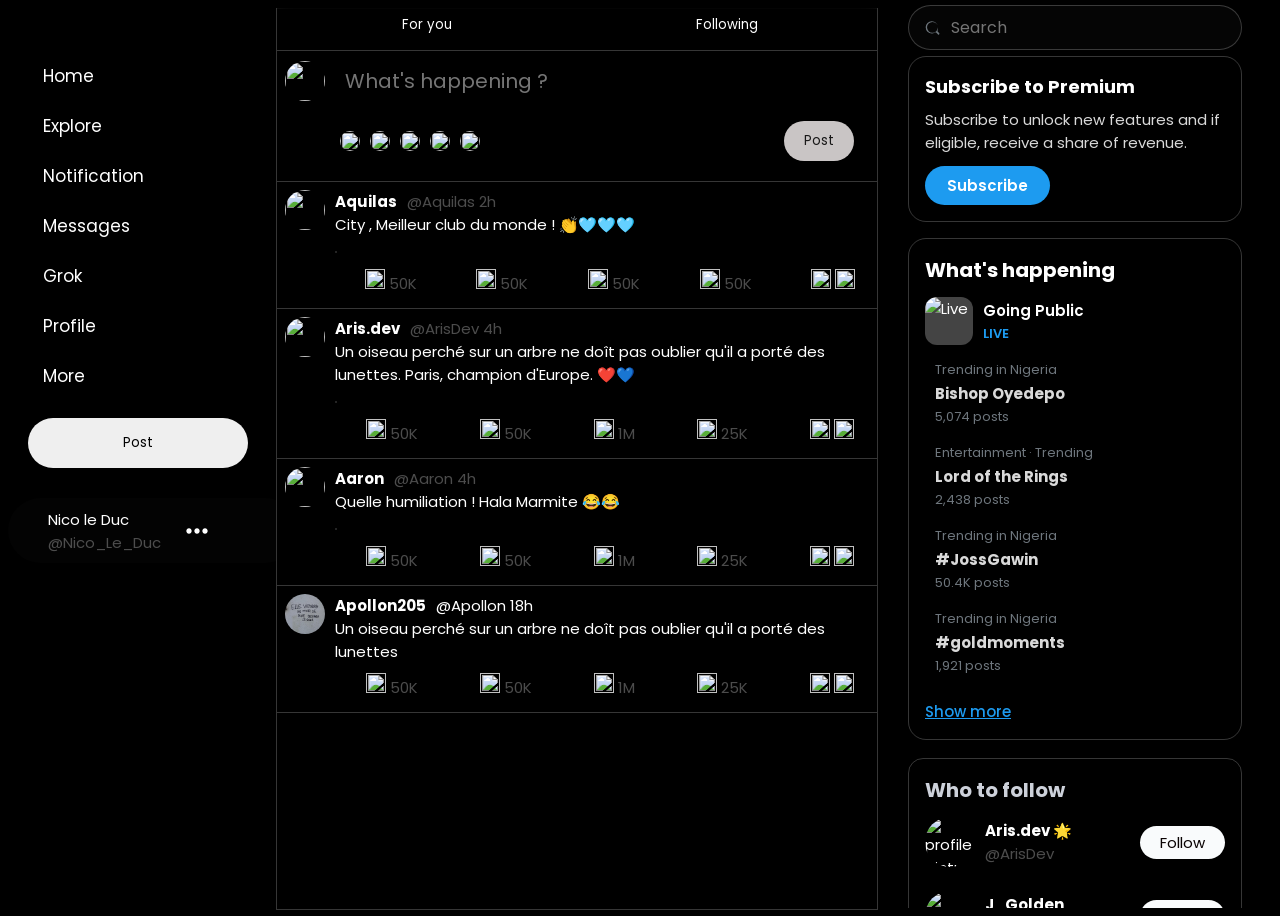
==== index.html @ 3b724d4c "final1" ====
<!DOCTYPE html>
<html lang="en">
  <head>
    <meta charset="UTF-8" />
    <meta name="viewport" content="width=device-width, initial-scale=1.0" />
    <title>Home / X</title>
    <link rel="stylesheet" href="aqui.css" />
    <link rel="stylesheet" href="nico.css" />
    <link rel="stylesheet" href="aris.css" />
    <link rel="stylesheet" href="golden.css" />
    <link rel="stylesheet" href="style.css" />
    <link rel="shortcut icon" href="./assets/favicon.jpg" type="image/x-icon" />
  </head>
  <body>
    <div class="container">
      <div class="Nico">
        <nav>
          <a href="#" class="logo"><img src="./icons/x.png" alt="" /></a>
          <ul>
            <li>
              <a href="#"
                ><img src="./icons/home.png" alt="" />
                <p>Home</p></a
              >
            </li>
            <li>
              <a href="#"
                ><img src="./icons/search.png" alt="" />
                <p>Explore</p></a
              >
            </li>
            <li>
              <a href="#"
                ><img src="./icons/notif1.png" alt="" />
                <p>Notification</p></a
              >
            </li>
            <li>
              <a href="#"
                ><img src="./icons/message1.png" alt="" />
                <p>Messages</p></a
              >
            </li>
            <li>
              <a href="#"
                ><img src="./icons/grok.png" alt="" />
                <p>Grok</p></a
              >
            </li>

            <li>
              <a href="#"
                ><img src="./icons/profile.png" alt="" />
                <p>Profile</p></a
              >
            </li>
            <li>
              <a href="#"
                ><img src="./icons/more.png" alt="" />
                <p>More</p></a
              >
            </li>
          </ul>
          <a href="#" class="btns"><button>Post</button></a>
          <div class="profile">
            <img src="./icons/photo.jpg" alt="" />
            <div class="pname">
              <p>Nico le Duc <img src="./assets/certified.png" alt="" /></p>
              <span>@Nico_Le_Duc</span>
            </div>

            <svg
              xmlns="http://www.w3.org/2000/svg"
              width="32"
              height="32"
              viewBox="0 0 24 24"
            >
              <!-- Icon from Google Material Icons by Material Design Authors - https://github.com/material-icons/material-icons/blob/master/LICENSE -->
              <path
                fill="currentColor"
                d="M6 10c-1.1 0-2 .9-2 2s.9 2 2 2s2-.9 2-2s-.9-2-2-2m12 0c-1.1 0-2 .9-2 2s.9 2 2 2s2-.9 2-2s-.9-2-2-2m-6 0c-1.1 0-2 .9-2 2s.9 2 2 2s2-.9 2-2s-.9-2-2-2"
              />
            </svg>
          </div>
        </nav>
      </div>
      <div class="Aqui">
        <div class="btn">
          <button>For you</button>
          <button>Following</button>
        </div>
        <div class="pub">
          <img src="./icons/photo.jpg" alt="" />
          <div class="pub3">
            <div class="pub1">
              <input type="text" placeholder="What's happening ?" />
            </div>
            <div class="pub2">
              <div>
                <img src="./assets/img.png" alt="" />
                <img src="./assets/gif.png" alt="" />
                <img src="./assets/smile.png" alt="" />
                <img src="./assets/schedule.png" alt="" />
                <img src="./assets/map.png" alt="" />
              </div>
              <button>Post</button>
            </div>
          </div>
        </div>
        <div class="tweet">
          <div class="tweet1">
            <img class="profileA" src="./1.png" alt="" />
            <div class="tweet11">
              <div class="tweet111">
                <strong>Aquilas</strong>
                <span>@Aquilas 2h</span>
              </div>
              <div class="tweet1111">City , Meilleur club du monde ! 👏🩵🩵🩵</div>
              <div>
                <img class="post" src="./assets/city.jpg" alt="" />
              </div>
              <div class="actions">
                <div>
                  <img src="./assets/comment.png" alt="" />
                  <span>50K</span>
                </div>
                <div>
                  <img src="./assets/retweet.png" alt="" />
                  <span>50K</span>
                </div>
                <div>
                  <img src="./assets/like.png" alt="" />
                  <span>50K</span>
                </div>
                <div>
                  <img src="./assets/poll.png" alt="" />
                  <span>50K</span>
                </div>
                <div>
                  <img src="./assets/share.png" alt="" />
                  <img src="./assets/bookmark.png" alt="" />
                </div>
              </div>
            </div>
          </div>
        </div>
        <div class="tweet">
          <div class="tweet1">
            <img class="profileA" src="./assets/aris.jpeg" alt="" />
            <div class="tweet11">
              <div class="tweet111">
                <strong>Aris.dev</strong>
                <span>@ArisDev 4h</span>
              </div>
              <div class="tweet1111">
                Un oiseau perché sur un arbre ne doît pas oublier qu'il a porté
                des lunettes. Paris, champion d'Europe. ❤️💙
              </div>
              <div>
                <img class="post" src="./assets/paris.jpeg" alt="" />
              </div>
              <div class="actions">
                <div>
                  <img src="./assets/comment.png" alt="" />
                  <span>50K</span>
                </div>
                <div>
                  <img src="./assets/retweet.png" alt="" />
                  <span>50K</span>
                </div>
                <div>
                  <img src="./assets/like.png" alt="" />
                  <span>1M</span>
                </div>
                <div>
                  <img src="./assets/poll.png" alt="" />
                  <span>25K</span>
                </div>
                <div>
                  <img src="./assets/share.png" alt="" />
                  <img src="./assets/bookmark.png" alt="" />
                </div>
              </div>
            </div>
          </div>
        </div>
        <div class="tweet">
          <div class="tweet1">
            <img class="profileA" src="./assets/aaron.jpg" alt="" />
            <div class="tweet11">
              <div class="tweet111">
                <strong>Aaron</strong>
                <span>@Aaron 4h</span>
              </div>
              <div class="tweet1111">
                Quelle humiliation ! Hala Marmite 😂😂
              </div>
              <div>
                <img class="post" src="./assets/barça.jpeg" alt="" />
              </div>
              <div class="actions">
                <div>
                  <img src="./assets/comment.png" alt="" />
                  <span>50K</span>
                </div>
                <div>
                  <img src="./assets/retweet.png" alt="" />
                  <span>50K</span>
                </div>
                <div>
                  <img src="./assets/like.png" alt="" />
                  <span>1M</span>
                </div>
                <div>
                  <img src="./assets/poll.png" alt="" />
                  <span>25K</span>
                </div>
                <div>
                  <img src="./assets/share.png" alt="" />
                  <img src="./assets/bookmark.png" alt="" />
                </div>
              </div>
            </div>
          </div>
        </div>
        <div class="tweet">
          <div class="tweet1">
            <img class="profileA" src="./assets/apo.jpg" alt="" />
            <div class="tweet11">
              <div class="tweet111">
                <strong>Apollon205</strong>
                @Apollon 18h
              </div>
              <div class="tweet1111">
                Un oiseau perché sur un arbre ne doît pas oublier qu'il a porté
                des lunettes
              </div>
              <!-- <div>
                <img class="post" src="./assets/paris.jpeg" alt="" />
              </div> -->
              <div class="actions">
                <div>
                  <img src="./assets/comment.png" alt="" />
                  <span>50K</span>
                </div>
                <div>
                  <img src="./assets/retweet.png" alt="" />
                  <span>50K</span>
                </div>
                <div>
                  <img src="./assets/like.png" alt="" />
                  <span>1M</span>
                </div>
                <div>
                  <img src="./assets/poll.png" alt="" />
                  <span>25K</span>
                </div>
                <div>
                  <img src="./assets/share.png" alt="" />
                  <img src="./assets/bookmark.png" alt="" />
                </div>
              </div>
            </div>
          </div>
        </div>
      </div>
      <div class="right">
        <div class="JGolden">
          <div class="search-box">
            <svg width="18" height="18" fill="#6e767d" viewBox="0 0 24 24">
              <path
                d="M21.71 20.29l-3.388-3.388A8.933 8.933 0 0019 11a9 9 0 10-9 9 8.933 8.933 0 005.902-1.678l3.388 3.388a1 1 0 001.414-1.414zM11 19a8 8 0 118-8 8.009 8.009 0 01-8 8z"
              ></path>
            </svg>
            <input type="text" placeholder="Search" />
          </div>
          <div class="premium-box">
            <h2>Subscribe to Premium</h2>
            <p>
              Subscribe to unlock new features and if eligible, receive a share
              of revenue.
            </p>
            <button>Subscribe</button>
          </div>
          <div class="whats-happening">
            <h2>What's happening</h2>
            <div class="live-section">
              <img
                src="https://images.unsplash.com/photo-1506744038136-46273834b3fb?auto=format&fit=facearea&w=48&h=48"
                alt="Live"
              />
              <div class="live-info">
                <span class="live-title">Going Public</span>
                <span class="live-status">LIVE</span>
              </div>
            </div>
            <div class="trend-widget">
              <ul class="trend-list">
                <li class="trend-item">
                  <div class="items">
                    <span class="trend-category">Trending in Nigeria</span>
                    <span class="trend-title">Bishop Oyedepo</span>
                    <span class="trend-count">5,074 posts</span>
                  </div>
                  <div class="menu" aria-label=" options">
                    <span></span>
                    <span></span>
                    <span></span>
                  </div>
                </li>
                <li class="trend-item">
                  <div class="items">
                    <span class="trend-category">Entertainment · Trending</span>
                    <span class="trend-title">Lord of the Rings</span>
                    <span class="trend-count">2,438 posts</span>
                  </div>
                  <div class="menu" aria-label="options">
                    <span></span>
                    <span></span>
                    <span></span>
                  </div>
                </li>
                <li class="trend-item">
                  <div class="items">
                    <span class="trend-category">Trending in Nigeria</span>
                    <span class="trend-title">#JossGawin</span>
                    <span class="trend-count">50.4K posts</span>
                  </div>
                  <div class="menu" aria-label="options">
                    <span></span>
                    <span></span>
                    <span></span>
                  </div>
                </li>
                <li class="trend-item">
                  <div class="items">
                    <span class="trend-category">Trending in Nigeria</span>
                    <span class="trend-title">#goldmoments</span>
                    <span class="trend-count">1,921 posts</span>
                  </div>
                  <div class="menu" aria-label="options">
                    <span></span>
                    <span></span>
                    <span></span>
                  </div>
                </li>
              </ul>
              <a href="#" class="show-more">Show more</a>
            </div>
          </div>
        </div>
        <div class="Aris">
          <div class="header">
            <p>Who to follow</p>
          </div>

          <div class="username">
            <div class="username1">
              <div class="name">
                <img src="./assets/aris.jpeg" alt="profile picture" />
                <div class="info">
                  <strong>Aris.dev 🌟</strong>
                  <span>@ArisDev</span>
                </div>
              </div>

              <button>Follow</button>
            </div>
            <div class="username1">
              <div class="name">
                <img src="./assets/golden.jpg" alt="profile picture" />
                <div class="info">
                  <strong>J_Golden</strong>
                  <span>J_Golden_007</span>
                </div>
              </div>
              <button>Follow</button>
            </div>
          </div>

          <div class="final">Show More</div>
        </div>
      </div>
    </div>
  </body>
</html>
---- aqui.css ----
body {
  background-color: #000;
}
.Aqui {
  max-width: 37.5rem;
  height: 100vh;
  background-color: #000;
  color: #fff;

  overflow-x: hidden;
  border: 0.1px solid #ffffff36;
}
.Aqui {
  scrollbar-width: none;
  -ms-overflow-style: none;
}
.Aqui::-webkit-scrollbar {
  display: none;
}
.btn {
  display: flex;
  justify-content: space-around;
  position: fixed;
  top: 0;
  left: 5;
  width: 37.5rem;
  height: 3.125rem;
  z-index: 1;
  background-color: #00000057;
  backdrop-filter: blur(10px);
  border-bottom: 1px solid #ffffff36;
}

.btn button {
  background-color: #0000007c;
  color: #fff;
  border: none;
  padding: 10px 20px;
  height: 3.125rem;
  cursor: pointer;
  width: 50%;
  transition: 0.2s ease-in-out;
}

.btn button:hover {
  background-color: #1a1919bb;
}

.pub {
  padding: 0.5rem;
  padding-top: 2rem;
  padding-bottom: 0;
  border-bottom: 0.1px solid #ffffff36;
  display: flex;
  margin-top: 20px;
}

.pub1 {
  display: flex;
  justify-content: space-between;
  align-items: center;
}
.pub1 input {
  background-color: #000000;
  color: #fff;
  background: transparent;
  border: none;
  outline: none;
  padding: 10px 20px;
  cursor: pointer;
  width: 80%;
  transition: 0.2s ease-in-out;
  height: 20px;
  font-size: 20px;
}

.pub1 input:hover {
  background-color: #1a1919bb;
}
.pub img {
  width: 2.5rem;
  height: 2.5rem;
  border-radius: 50%;
}

.pub2 {
  display: flex;
  align-items: center;
  justify-content: space-between;
  flex-direction: row;
  gap: 10px;
  margin: 5px auto;
  padding: 15px;
}
.pub2 div {
  display: flex;
  align-items: center;

  flex-direction: row;
  gap: 10px;
}
.pub2 img {
  width: 1.25rem;
  height: 1.25rem;
  cursor: pointer;
}
.pub2 button {
  background-color: #c9c5c5;
  color: #181818;
  border: none;
  padding: 10px 20px;
  cursor: pointer;
  width: 4.375rem;
  border-radius: 50px;
  transition: 0.2s ease-in-out;
}
.pub2 button:hover {
  background-color: #1a1919bb;
}

.pub3 {
  width: 100%;
}

.profileA {
  width: 2.5rem;
  height: 2.5rem;
  border-radius: 50%;
}
.tweet {
  border-bottom: 0.1px solid #ffffff36;
}

.tweet1 {
  width: 100%;
  padding: 0.5rem;
  display: flex;
  gap: 10px;
}

.tweet11 {
  display: flex;
  flex-direction: column;
  justify-content: center;
  gap: 0px;
  width: 100%;
}

.tweet111 {
  display: flex;
  align-items: center;
  gap: 10px;
}

.post {
  height: 18.75rem;
  max-width: 31.25rem;
  border: 0.1px solid #ffffff36;
  border-radius: 25px;
  margin-top: 10px;
}

.actions {
  display: flex;
  align-items: center;
  justify-content: space-around;
  flex-direction: row;
  margin-top: 5px;
  gap: 10px;
  padding: 5px;
}

.actions img {
  height: 1.25rem;
  width: 1.25rem;
  cursor: pointer;
}
---- nico.css ----
@import url("https://fonts.googleapis.com/css2?family=Poppins:ital,wght@0,100;0,200;0,300;0,400;0,500;0,600;0,700;0,800;0,900;1,100;1,200;1,300;1,400;1,500;1,600;1,700;1,800;1,900&display=swap");
.Nico {
  background-color: rgb(0, 0, 0);
  height: 100vh;
  width: 16.75rem;
  padding: 0;
  margin: 0;

  color: white;
  font-size: 17px;
}

.logo {
  position: relative;
  left: 0.9375rem;
}
.logo img {
  height: 2.5rem;
}
ul {
  list-style: none;
  padding-left: 0.625rem;
}
.Nico nav ul li a {
  display: flex;
  align-items: center;
  text-decoration: none;
  color: white;
  gap: 0.9375rem;
  height: 1.875rem;
  width: 9.375rem;
  padding: 0.625rem;
  background-color: black;

  border-radius: 50px;
  transition: 0.4s;
}
.Nico nav ul li a:hover {
  background-color: #ffffff2a;
}
.Nico nav ul li a img {
  height: 1.875rem;
}
a button {
  color: black;
  padding: 0.9375rem;
  width: 13.75rem;
  border-radius: 50px;
  border: none;
  cursor: pointer;
}
.btns {
  position: relative;
  left: 1.25rem;
}
.profile img {
  height: 3.125rem;
  border-radius: 50%;
}
.profile {
  display: flex;
  align-items: center;
  gap: 1.25rem;
  margin-top: 1.875rem;
  background-color: #030303;
  width: 15.625rem;
  height: 3.4375rem;
  border-radius: 50px;
  transition: 0.4s;
  left: 2.5rem;
  padding: 0.3125rem 1.25rem;
  font-size: 15px;
}
.profile:hover {
  background-color: #ffffff2a;
}

.profile p {
  display: flex;
  align-items: center;
  gap: 5px;
  margin: 0;
}

.profile P img {
  height: 1.25rem;
}
---- aris.css ----
.Aris {
  border: 1px solid #ffffff36;
  width: 18.75rem;
  padding: 1rem;
  border-radius: 0.9375rem;
}
/* .header {
  font-family: "poppins";
  color: white;
} */

.header p {
  color: rgb(205, 209, 218);
  font-weight: 600;
  font-size: 20px;
  font-weight: bold;
  margin: 0;
}
.Aris img {
  width: 3.125rem;
  height: 3.125rem;
  border-radius: 50%;
}
.Aris h3 {
  color: white;
  float: left;
  font-weight: 500;
  margin-bottom: 4px;
}

.Aris button {
  background-color: #f9fbfc;
  color: rgb(10, 3, 3);
  border-radius: 50px;
  padding: 0.3125rem 1.25rem;
  font-size: 0.9375rem;
  cursor: pointer;

  cursor: pointer;
  transition: 0.5s;
  border: none;
}
.Aris button:hover {
  background-color: rgba(247, 247, 247, 0.884);
  color: rgb(0, 0, 0);
}

.final {
  color: rgb(96, 136, 235);
  padding: 0.625rem 1.25rem;
  font-size: 1rem;
  cursor: pointer;
  transition: 0.5s;
}
.username1 {
  display: flex;
  align-items: center;
  justify-content: space-between;
  padding: 0.75rem 0;
}
.name {
  display: flex;
  align-items: center;
  gap: 0.625rem;
}
.info {
  display: flex;
  flex-direction: column;
}
---- golden.css ----
/* .sidebar {
  width: 18.75rem;
  padding: 20px 0 0 0;
  margin: 0 auto;
} */
.search-box {
  width: 18.75rem;
  border: 1px solid #ffffff36;

  margin: 0 auto 18px auto;
  display: flex;
  align-items: center;
  background: #050505;
  border-radius: 9999px;
  padding: 8px 16px;
  position: fixed;
  top: 5px;
}
.search-box input {
  background: transparent;
  border: none;
  outline: none;
  color: #fff;
  font-size: 16px;
  width: 100%;
  margin-left: 8px;
}
.premium-box {
  background: #05050500;
  border: 1px solid #ffffff36;
  border-radius: 18px;
  padding: 1rem;
  width: 18.75rem;
  margin-bottom: 1rem;
  margin-top: 3rem;
}
.premium-box h2 {
  font-size: 18px;
  font-weight: 700;
  margin: 0 0 8px 0;
}
.premium-box p {
  font-size: 15px;
  color: #d9d9d9;
  margin: 0 0 12px 0;
}
.premium-box button {
  background: #1d9bf0;
  color: #fff;
  border: none;
  border-radius: 9999px;
  padding: 8px 22px;
  font-size: 15px;
  font-weight: 600;
  cursor: pointer;
}
.whats-happening {
  background: #05050500;
  border: 1px solid #ffffff36;
  border-radius: 18px;
  padding: 1rem;
  margin: 0 0 18px 0;
  width: 18.75rem;
  margin-left: auto;
  margin-right: auto;
}
.whats-happening h2 {
  font-size: 20px;
  font-weight: 700;
  margin: 0 0 12px 0;
}
.live-section {
  display: flex;
  align-items: center;
  margin-bottom: 12px;
}
.live-section img {
  width: 48px;
  height: 48px;
  border-radius: 12px;
  margin-right: 10px;
  object-fit: cover;
  background: #444;
}
.live-section .live-info {
  display: flex;
  flex-direction: column;
}
.live-section .live-title {
  font-weight: 600;
  font-size: 15px;
}
.live-section .live-status {
  color: #1d9bf0;
  font-size: 13px;
  font-weight: 600;
  margin-top: 2px;
}
.trend-item {
  margin-bottom: 16px;
}
.trend-category {
  font-size: 13px;
  color: #6e767d;
}
.trend-title {
  font-weight: 700;
  font-size: 15px;
  margin: 2px 0;
  color: #d9d9d9;
}
.trend-count {
  font-size: 13px;
  color: #6e767d;
}
.trend-hash {
  color: #1d9bf0;
  font-weight: 700;
  font-size: 15px;
  margin: 2px 0;
}
.show-more {
  color: #1d9bf0;
  font-size: 15px;
  font-weight: 500;
  cursor: pointer;
  margin-top: 8px;
  display: inline-block;
}

.items {
  display: flex;
  flex-direction: column;
}
---- style.css ----
@import url("https://fonts.googleapis.com/css2?family=Poppins:ital,wght@0,100;0,200;0,300;0,400;0,500;0,600;0,700;0,800;0,900;1,100;1,200;1,300;1,400;1,500;1,600;1,700;1,800;1,900&display=swap");

* {
  font-family: "poppins", sans-serif;
}

body {
  display: flex;
  align-items: center;
  justify-content: center;
}

.container {
  display: flex;
  flex-direction: row;
  height: 100vh;
  width: 100vw;

  background-color: #000;
  color: #fff;
  font-size: 0.9375rem;
}
.Aqui span {
  color: #adadad70;
}
.Nico span {
  color: #adadad70;
}
.Aris span {
  color: #adadad70;
}
.Aqui {
  margin-right: 1.875rem;
}

.JGolden {
  width: 19.75rem;
}

.right {
  scrollbar-width: none;
  overflow-y: scroll;
  background-color: #000;
  color: #fff;
}
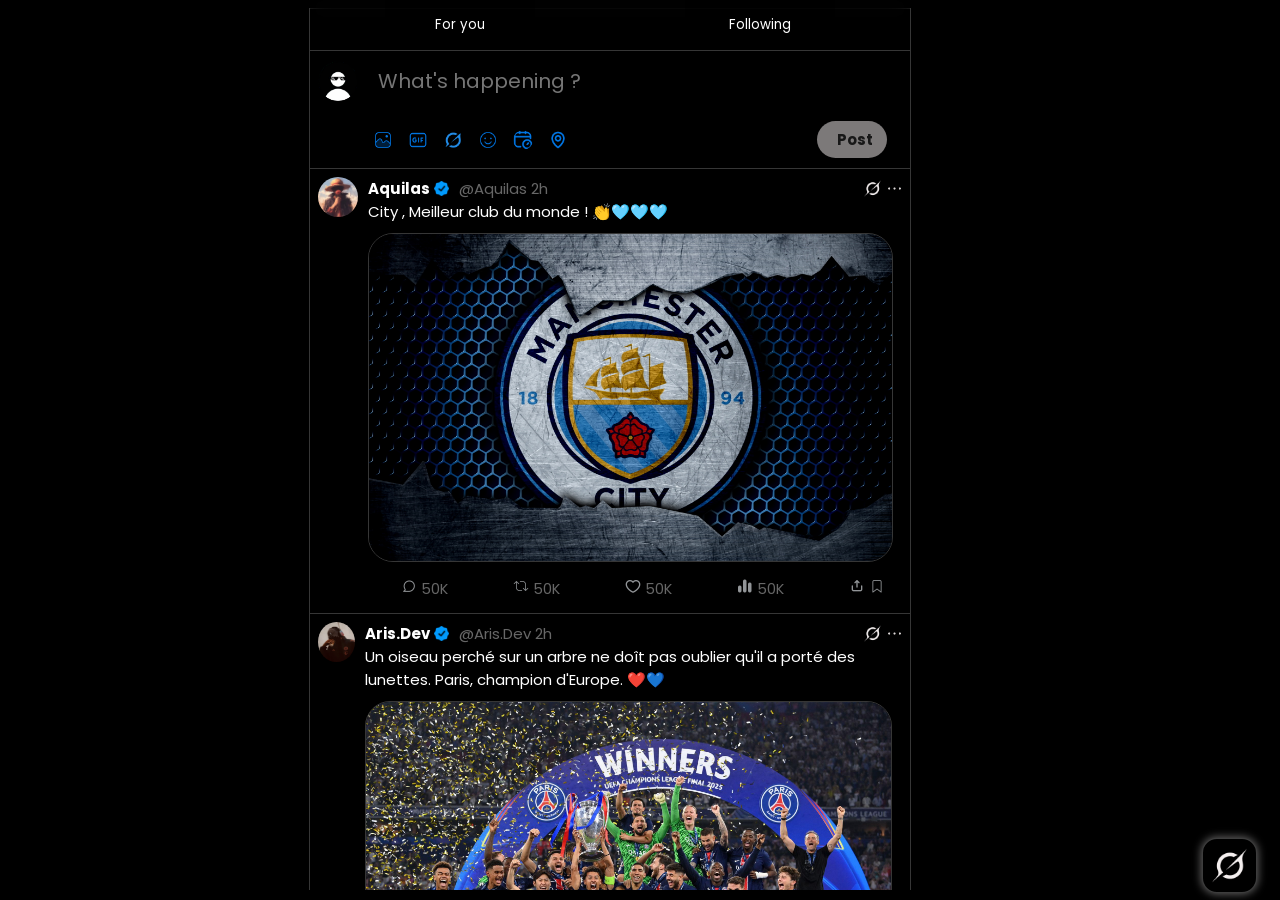
==== commit 3679c429: "final" ====
--- a/index.html
+++ b/index.html
@@ -64,15 +64,15 @@
           <a href="#" class="btns"><button>Post</button></a>
           <div class="profile">
             <img src="./icons/photo.jpg" alt="" />
-            <div class="pname">
+            <div class="pnames">
               <p>Nico le Duc <img src="./assets/certified.png" alt="" /></p>
               <span>@Nico_Le_Duc</span>
             </div>
 
             <svg
               xmlns="http://www.w3.org/2000/svg"
-              width="32"
-              height="32"
+              width="25"
+              height="25"
               viewBox="0 0 24 24"
             >
               <!-- Icon from Google Material Icons by Material Design Authors - https://github.com/material-icons/material-icons/blob/master/LICENSE -->
@@ -89,6 +89,9 @@
           <button>For you</button>
           <button>Following</button>
         </div>
+        <div class="grok">
+          <img src="./icons/grok.png" alt="" />
+        </div>
         <div class="pub">
           <img src="./icons/photo.jpg" alt="" />
           <div class="pub3">
@@ -99,6 +102,7 @@
               <div>
                 <img src="./assets/img.png" alt="" />
                 <img src="./assets/gif.png" alt="" />
+                <img src="./assets/grok.png" alt="" />
                 <img src="./assets/smile.png" alt="" />
                 <img src="./assets/schedule.png" alt="" />
                 <img src="./assets/map.png" alt="" />
@@ -112,8 +116,19 @@
             <img class="profileA" src="./1.png" alt="" />
             <div class="tweet11">
               <div class="tweet111">
-                <strong>Aquilas</strong>
-                <span>@Aquilas 2h</span>
+                <div class="tweet14">
+                  <strong class="pname"
+                    >Aquilas
+                    <img height="15px" src="./assets/certified.png" alt="" />
+                  </strong>
+
+                  <span>@Aquilas 2h</span>
+                </div>
+
+                <div class="more">
+                  <img src="./icons/grok.png" height="17px" alt="" />
+                  <img src="./assets/more.png" height="17px" alt="" />
+                </div>
               </div>
               <div class="tweet1111">City , Meilleur club du monde ! 👏🩵🩵🩵</div>
               <div>
@@ -149,8 +164,19 @@
             <img class="profileA" src="./assets/aris.jpeg" alt="" />
             <div class="tweet11">
               <div class="tweet111">
-                <strong>Aris.dev</strong>
-                <span>@ArisDev 4h</span>
+                <div class="tweet14">
+                  <strong class="pname"
+                    >Aris.Dev
+                    <img height="15px" src="./assets/certified.png" alt="" />
+                  </strong>
+
+                  <span>@Aris.Dev 2h</span>
+                </div>
+
+                <div class="more">
+                  <img src="./icons/grok.png" height="17px" alt="" />
+                  <img src="./assets/more.png" height="17px" alt="" />
+                </div>
               </div>
               <div class="tweet1111">
                 Un oiseau perché sur un arbre ne doît pas oublier qu'il a porté
@@ -189,8 +215,19 @@
             <img class="profileA" src="./assets/aaron.jpg" alt="" />
             <div class="tweet11">
               <div class="tweet111">
-                <strong>Aaron</strong>
-                <span>@Aaron 4h</span>
+                <div class="tweet14">
+                  <strong class="pname"
+                    >Aaron
+                    <img height="15px" src="./assets/certified.png" alt="" />
+                  </strong>
+
+                  <span>@Aaron 3h</span>
+                </div>
+
+                <div class="more">
+                  <img src="./icons/grok.png" height="17px" alt="" />
+                  <img src="./assets/more.png" height="17px" alt="" />
+                </div>
               </div>
               <div class="tweet1111">
                 Quelle humiliation ! Hala Marmite 😂😂
@@ -213,7 +250,7 @@
                 </div>
                 <div>
                   <img src="./assets/poll.png" alt="" />
-                  <span>25K</span>
+                  <span>5K</span>
                 </div>
                 <div>
                   <img src="./assets/share.png" alt="" />
@@ -228,12 +265,23 @@
             <img class="profileA" src="./assets/apo.jpg" alt="" />
             <div class="tweet11">
               <div class="tweet111">
-                <strong>Apollon205</strong>
-                @Apollon 18h
+                <div class="tweet14">
+                  <strong class="pname"
+                    >Apollon
+                    <img height="15px" src="./assets/certified.png" alt="" />
+                  </strong>
+
+                  <span>@Apollon205 4h</span>
+                </div>
+
+                <div class="more">
+                  <img src="./icons/grok.png" height="17px" alt="" />
+                  <img src="./assets/more.png" height="17px" alt="" />
+                </div>
               </div>
               <div class="tweet1111">
-                Un oiseau perché sur un arbre ne doît pas oublier qu'il a porté
-                des lunettes
+                C'est savon de 100F qui lave voiture de 30 millions; Petit calme
+                toi !😒
               </div>
               <!-- <div>
                 <img class="post" src="./assets/paris.jpeg" alt="" />
@@ -241,6 +289,102 @@
               <div class="actions">
                 <div>
                   <img src="./assets/comment.png" alt="" />
+                  <span>5</span>
+                </div>
+                <div>
+                  <img src="./assets/retweet.png" alt="" />
+                  <span>552</span>
+                </div>
+                <div>
+                  <img src="./assets/like.png" alt="" />
+                  <span>10K</span>
+                </div>
+                <div>
+                  <img src="./assets/poll.png" alt="" />
+                  <span>25K</span>
+                </div>
+                <div>
+                  <img src="./assets/share.png" alt="" />
+                  <img src="./assets/bookmark.png" alt="" />
+                </div>
+              </div>
+            </div>
+          </div>
+        </div>
+        <div class="tweet">
+          <div class="tweet1">
+            <img class="profileA" src="./assets/maya.jpg" alt="" />
+            <div class="tweet11">
+              <div class="tweet111">
+                <div class="tweet14">
+                  <strong class="pname"
+                    >Freusen
+                    <img height="15px" src="./assets/certified.png" alt="" />
+                  </strong>
+
+                  <span>@Maya_L_Abeille 5h</span>
+                </div>
+
+                <div class="more">
+                  <img src="./icons/grok.png" height="17px" alt="" />
+                  <img src="./assets/more.png" height="17px" alt="" />
+                </div>
+              </div>
+              <div class="tweet1111">Tout mignonne sur vous ! ❤️</div>
+              <div>
+                <img class="post" src="./assets/freusen.jpg" alt="" />
+              </div>
+              <div class="actions">
+                <div>
+                  <img src="./assets/comment.png" alt="" />
+                  <span>5K</span>
+                </div>
+                <div>
+                  <img src="./assets/retweet.png" alt="" />
+                  <span>5.5K</span>
+                </div>
+                <div>
+                  <img src="./assets/like.png" alt="" />
+                  <span>10k</span>
+                </div>
+                <div>
+                  <img src="./assets/poll.png" alt="" />
+                  <span>2K</span>
+                </div>
+                <div>
+                  <img src="./assets/share.png" alt="" />
+                  <img src="./assets/bookmark.png" alt="" />
+                </div>
+              </div>
+            </div>
+          </div>
+        </div>
+        <div class="tweet">
+          <div class="tweet1">
+            <img class="profileA" src="./assets/apo.jpg" alt="" />
+            <div class="tweet11">
+              <div class="tweet111">
+                <div class="tweet14">
+                  <strong class="pname"
+                    >Apollon
+                    <img height="15px" src="./assets/certified.png" alt="" />
+                  </strong>
+
+                  <span>@Apollon205 6h</span>
+                </div>
+
+                <div class="more">
+                  <img src="./icons/grok.png" height="17px" alt="" />
+                  <img src="./assets/more.png" height="17px" alt="" />
+                </div>
+              </div>
+              <div class="tweet1111">Humm !</div>
+              <div>
+                <img class="post" src="./assets/apollon2.jpg" alt="" />
+              </div>
+              <div class="actions">
+                <div>
+                  <img src="./assets/comment.png" alt="" />
                   <span>50K</span>
                 </div>
                 <div>
@@ -250,6 +394,54 @@
                 <div>
                   <img src="./assets/like.png" alt="" />
                   <span>1M</span>
+                </div>
+                <div>
+                  <img src="./assets/poll.png" alt="" />
+                  <span>25K</span>
+                </div>
+                <div>
+                  <img src="./assets/share.png" alt="" />
+                  <img src="./assets/bookmark.png" alt="" />
+                </div>
+              </div>
+            </div>
+          </div>
+        </div>
+        <div class="tweet">
+          <div class="tweet1">
+            <img class="profileA" src="./assets/apo.jpg" alt="" />
+            <div class="tweet11">
+              <div class="tweet111">
+                <div class="tweet14">
+                  <strong class="pname"
+                    >Apollon
+                    <img height="15px" src="./assets/certified.png" alt="" />
+                  </strong>
+
+                  <span>@Aqpollon205 9h</span>
+                </div>
+
+                <div class="more">
+                  <img src="./icons/grok.png" height="17px" alt="" />
+                  <img src="./assets/more.png" height="17px" alt="" />
+                </div>
+              </div>
+              <div class="tweet1111">No comment</div>
+              <div>
+                <video controls src="./assets/video1.mp4"></video>
+              </div>
+              <div class="actions">
+                <div>
+                  <img src="./assets/comment.png" alt="" />
+                  <span>5</span>
+                </div>
+                <div>
+                  <img src="./assets/retweet.png" alt="" />
+                  <span>552</span>
+                </div>
+                <div>
+                  <img src="./assets/like.png" alt="" />
+                  <span>10K</span>
                 </div>
                 <div>
                   <img src="./assets/poll.png" alt="" />
@@ -298,19 +490,20 @@
               <ul class="trend-list">
                 <li class="trend-item">
                   <div class="items">
-                    <span class="trend-category">Trending in Nigeria</span>
+                    <span class="trend-category"
+                      >Trending in Nigeria
+                      <img height="20px" src="./assets/more.png" alt="" />
+                    </span>
                     <span class="trend-title">Bishop Oyedepo</span>
                     <span class="trend-count">5,074 posts</span>
-                  </div>
-                  <div class="menu" aria-label=" options">
-                    <span></span>
-                    <span></span>
-                    <span></span>
                   </div>
                 </li>
                 <li class="trend-item">
                   <div class="items">
-                    <span class="trend-category">Entertainment · Trending</span>
+                    <span class="trend-category"
+                      >Entertainment · Trending
+                      <img height="20px" src="./assets/more.png" alt="" />
+                    </span>
                     <span class="trend-title">Lord of the Rings</span>
                     <span class="trend-count">2,438 posts</span>
                   </div>
@@ -322,7 +515,10 @@
                 </li>
                 <li class="trend-item">
                   <div class="items">
-                    <span class="trend-category">Trending in Nigeria</span>
+                    <span class="trend-category"
+                      >Trending in Nigeria
+                      <img height="20px" src="./assets/more.png" alt="" />
+                    </span>
                     <span class="trend-title">#JossGawin</span>
                     <span class="trend-count">50.4K posts</span>
                   </div>
@@ -334,7 +530,10 @@
                 </li>
                 <li class="trend-item">
                   <div class="items">
-                    <span class="trend-category">Trending in Nigeria</span>
+                    <span class="trend-category"
+                      >Trending in Nigeria
+                      <img height="20px" src="./assets/more.png" alt="" />
+                    </span>
                     <span class="trend-title">#goldmoments</span>
                     <span class="trend-count">1,921 posts</span>
                   </div>
@@ -359,7 +558,10 @@
               <div class="name">
                 <img src="./assets/aris.jpeg" alt="profile picture" />
                 <div class="info">
-                  <strong>Aris.dev 🌟</strong>
+                  <strong class="pname"
+                    >Aris.Dev
+                    <img src="./assets/certified.png" alt="" />
+                  </strong>
                   <span>@ArisDev</span>
                 </div>
               </div>
@@ -370,8 +572,24 @@
               <div class="name">
                 <img src="./assets/golden.jpg" alt="profile picture" />
                 <div class="info">
-                  <strong>J_Golden</strong>
-                  <span>J_Golden_007</span>
+                  <strong class="pname"
+                    >J_Golden
+                    <img src="./assets/certified.png" alt="" />
+                  </strong>
+                  <span>@J_Golden_007</span>
+                </div>
+              </div>
+              <button>Follow</button>
+            </div>
+            <div class="username1">
+              <div class="name">
+                <img src="./assets/maya.jpg" alt="profile picture" />
+                <div class="info">
+                  <strong class="pname"
+                    >Freusen
+                    <img src="./assets/certified.png" alt="" />
+                  </strong>
+                  <span>@Maya_L_Abeille</span>
                 </div>
               </div>
               <button>Follow</button>
--- a/aqui.css
+++ b/aqui.css
@@ -61,7 +61,7 @@
   align-items: center;
 }
 .pub1 input {
-  background-color: #000000;
+  background-color: #00000000;
   color: #fff;
   background: transparent;
   border: none;
@@ -74,9 +74,6 @@
   font-size: 20px;
 }
 
-.pub1 input:hover {
-  background-color: #1a1919bb;
-}
 .pub img {
   width: 2.5rem;
   height: 2.5rem;
@@ -91,13 +88,14 @@
   gap: 10px;
   margin: 5px auto;
   padding: 15px;
+  padding-bottom: 5px;
 }
 .pub2 div {
   display: flex;
   align-items: center;
 
   flex-direction: row;
-  gap: 10px;
+  gap: 15px;
 }
 .pub2 img {
   width: 1.25rem;
@@ -105,17 +103,16 @@
   cursor: pointer;
 }
 .pub2 button {
-  background-color: #c9c5c5;
+  background-color: #c9c5c59d;
   color: #181818;
+  font-weight: 700;
+  font-size: 15px;
   border: none;
-  padding: 10px 20px;
+  padding: 7px 20px;
   cursor: pointer;
   width: 4.375rem;
   border-radius: 50px;
   transition: 0.2s ease-in-out;
-}
-.pub2 button:hover {
-  background-color: #1a1919bb;
 }
 
 .pub3 {
@@ -149,16 +146,39 @@
 .tweet111 {
   display: flex;
   align-items: center;
-  gap: 10px;
+  justify-content: space-between;
+}
+
+.tweet14 {
+  display: flex;
+  align-items: center;
+  gap: 10px;
+}
+
+.more {
+  margin-right: 15px;
+  display: flex;
+  align-items: center;
+  gap: 5px;
 }
 
 .post {
-  height: 18.75rem;
-  max-width: 31.25rem;
+  max-height: 30rem;
+  object-fit: cover;
+  max-width: 95%;
+  min-width: 70%;
+  width: auto;
   border: 0.1px solid #ffffff36;
   border-radius: 25px;
   margin-top: 10px;
 }
+video {
+  border: 0.1px solid #ffffff36;
+  border-radius: 25px;
+  margin-top: 10px;
+  max-width: 95%;
+  min-width: 70%;
+}
 
 .actions {
   display: flex;
@@ -171,7 +191,37 @@
 }
 
 .actions img {
-  height: 1.25rem;
-  width: 1.25rem;
-  cursor: pointer;
-}
+  height: 1rem;
+  width: 1rem;
+  cursor: pointer;
+}
+.actions {
+  font-size: 0.9rem;
+}
+
+.grok {
+  height: 40px;
+  width: 40px;
+  position: absolute;
+  bottom: 7px;
+  right: 23px;
+  background-color: #000;
+  border: 1px solid rgba(255, 255, 255, 0.24);
+  border-radius: 15px;
+  padding: 0.4rem;
+  box-shadow: 0px 0px 8px 1px rgba(255, 253, 253, 0.397);
+  cursor: pointer;
+  z-index: 1;
+  display: flex;
+  align-items: center;
+  justify-content: center;
+  transition: 0.3s ease-in-out;
+}
+
+.grok:hover {
+  background-color: #1f243dbb;
+}
+
+.grok img {
+  height: 35px;
+}
--- a/nico.css
+++ b/nico.css
@@ -63,7 +63,6 @@
   gap: 1.25rem;
   margin-top: 1.875rem;
   background-color: #030303;
-  width: 15.625rem;
   height: 3.4375rem;
   border-radius: 50px;
   transition: 0.4s;
@@ -82,6 +81,11 @@
   margin: 0;
 }
 
-.profile P img {
+.profile p img {
   height: 1.25rem;
 }
+
+.pnames {
+  display: flex;
+  flex-direction: column;
+}
--- a/aris.css
+++ b/aris.css
@@ -16,7 +16,7 @@
   font-weight: bold;
   margin: 0;
 }
-.Aris img {
+.Aris .name img {
   width: 3.125rem;
   height: 3.125rem;
   border-radius: 50%;
@@ -46,8 +46,8 @@
 }
 
 .final {
-  color: rgb(96, 136, 235);
-  padding: 0.625rem 1.25rem;
+  color: rgb(8, 139, 247);
+
   font-size: 1rem;
   cursor: pointer;
   transition: 0.5s;
@@ -67,3 +67,13 @@
   display: flex;
   flex-direction: column;
 }
+.pname {
+  display: flex;
+  align-items: center;
+  gap: 4px;
+}
+
+.pname img {
+  height: 15px !important;
+  width: 15px !important;
+}
--- a/golden.css
+++ b/golden.css
@@ -32,7 +32,7 @@
   padding: 1rem;
   width: 18.75rem;
   margin-bottom: 1rem;
-  margin-top: 3rem;
+  margin-top: 3.5rem;
 }
 .premium-box h2 {
   font-size: 18px;
@@ -102,6 +102,20 @@
 .trend-category {
   font-size: 13px;
   color: #6e767d;
+  display: flex;
+  align-items: center;
+  justify-content: space-between;
+}
+.trend-category img {
+  cursor: pointer;
+}
+
+.menu {
+  display: flex;
+  align-items: center;
+  justify-content: center;
+  gap: 2px;
+  color: #fff;
 }
 .trend-title {
   font-weight: 700;
--- a/style.css
+++ b/style.css
@@ -8,26 +8,31 @@
   display: flex;
   align-items: center;
   justify-content: center;
+  overflow-x: hidden;
 }
-
+/* .pname {
+  display: flex;
+  align-items: center;
+  gap: 4px;
+} */
 .container {
   display: flex;
+  justify-content: center;
   flex-direction: row;
-  height: 100vh;
-  width: 100vw;
-
+  height: 98vh;
+  overflow-y: hidden;
   background-color: #000;
   color: #fff;
   font-size: 0.9375rem;
 }
 .Aqui span {
-  color: #adadad70;
+  color: #adadad98;
 }
 .Nico span {
-  color: #adadad70;
+  color: #adadad9a;
 }
 .Aris span {
-  color: #adadad70;
+  color: #adadad9a;
 }
 .Aqui {
   margin-right: 1.875rem;
@@ -40,6 +45,58 @@
 .right {
   scrollbar-width: none;
   overflow-y: scroll;
-  background-color: #000;
-  color: #fff;
 }
+
+@media (max-width: 1300px) {
+  nav ul li p {
+    display: none;
+  }
+  .right {
+    display: none;
+  }
+  .profile div {
+    display: none;
+  }
+  .profile svg {
+    display: none;
+  }
+  a button {
+    width: auto;
+  }
+  nav {
+    display: flex;
+    flex-direction: column;
+    align-items: center;
+  }
+
+  .Nico {
+    display: none;
+  }
+  .Aqui {
+    width: 100%;
+  }
+  .container {
+    margin-right: 1.875rem;
+  }
+  .btn {
+    margin-right: 1.875rem;
+  }
+  .btn button {
+    width: 25%;
+  }
+}
+
+@media (max-width: 500px) {
+  .Aqui {
+    width: 100%;
+    margin-right: 0;
+    border: none;
+  }
+  .container {
+    margin-right: 0;
+  }
+  .btn {
+    width: 100%;
+    margin-right: 1.875rem;
+  }
+}
